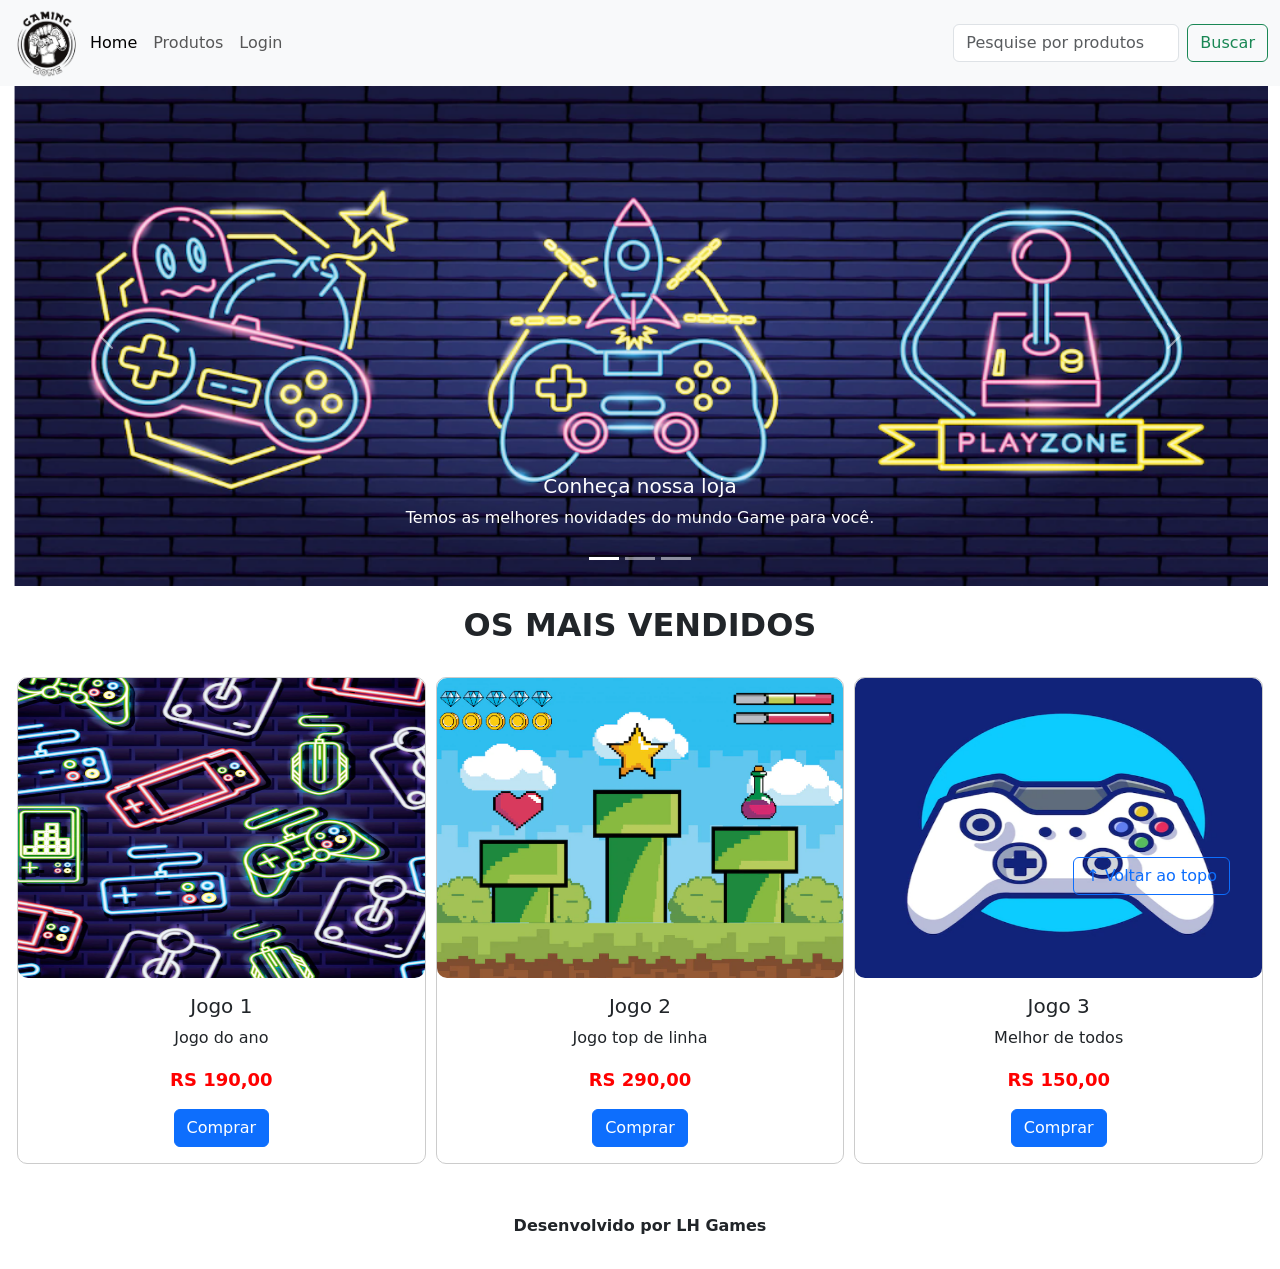
==== index.html @ f4ae412f "Inicial UC9 Atividade 4" ====
<!DOCTYPE html>
<html lang="pt-br">

<head>
  <meta charset="UTF-8">
  <meta http-equiv="X-UA-Compatible" content="IE=edge">
  <meta name="viewport" content="width=device-width, initial-scale=1.0">
  <title>LH Games</title>

  <link href="https://cdn.jsdelivr.net/npm/bootstrap@5.2.2/dist/css/bootstrap.min.css" rel="stylesheet"
    integrity="sha384-Zenh87qX5JnK2Jl0vWa8Ck2rdkQ2Bzep5IDxbcnCeuOxjzrPF/et3URy9Bv1WTRi" crossorigin="anonymous">

  <link rel="stylesheet" href="css/estilo.css">



</head>

<body>
  <header>
    <nav class="navbar navbar-expand-lg navbar-light bg-light">
      <div class="container-fluid">
        <img class="logo" src="img/logo.png">
        <button class="navbar-toggler" type="button" data-bs-toggle="collapse" data-bs-target="#navbarSupportedContent"
          aria-controls="navbarSupportedContent" aria-expanded="false" aria-label="Toggle navigation">
          <span class="navbar-toggler-icon"></span>
        </button>
        <div class="collapse navbar-collapse" id="navbarSupportedContent">
          <ul class="navbar-nav me-auto mb-2 mb-lg-0">
            <li class="nav-item">
              <a class="nav-link active" aria-current="page" href="index.html">Home</a>
            </li>
            <li class="nav-item">
              <a class="nav-link" href="#">Produtos</a>
            </li>
            <li class="nav-item">
              <a class="nav-link" href="login.html">Login</a>
            </li>
          </ul>
          <form class="d-flex">
            <input class="form-control me-2" type="search" placeholder="Pesquise por produtos" aria-label="Search">
            <button class="btn btn-outline-success" type="submit">Buscar</button>
          </form>
        </div>
      </div>
    </nav>
  </header>

  <main>
    <section id="section-banners" class="container-fluid">
      <div id="carouselExampleCaptions" class="carousel slide" data-bs-ride="carousel">
        <div class="carousel-indicators">
          <button type="button" data-bs-target="#carouselExampleCaptions" data-bs-slide-to="0" class="active"
            aria-current="true" aria-label="Slide 1"></button>
          <button type="button" data-bs-target="#carouselExampleCaptions" data-bs-slide-to="1"
            aria-label="Slide 2"></button>
          <button type="button" data-bs-target="#carouselExampleCaptions" data-bs-slide-to="2"
            aria-label="Slide 3"></button>
        </div>
        <div class="carousel-inner">
          <div class="carousel-item active">
            <img src="img/banner1.PNG" class="d-block w-100" alt="Conheça nossa loja">
            <div class="carousel-caption d-none d-md-block">
              <h5>Conheça nossa loja</h5>
              <p>Temos as melhores novidades do mundo Game para você.</p>
            </div>
          </div>
          <div class="carousel-item">
            <img src="img/banner2.PNG" class="d-block w-100" alt="Catálogo de qualidade">
            <div class="carousel-caption d-none d-md-block">
              <h5>Catálogo de qualidade</h5>
              <p>Os nossos produtos são escolhidos nos mínimos detalhes.</p>
            </div>
          </div>
          <div class="carousel-item">
            <img src="img/banner3.PNG" class="d-block w-100" alt="Mídia e Entretenimento">
            <div class="carousel-caption d-none d-md-block">
              <h5>Mídia e Entretenimento </h5>
              <p>Soluções de IA de Última Geração para Mídia e Entretenimento</p>
            </div>
          </div>
        </div>
        <button class="carousel-control-prev" type="button" data-bs-target="#carouselExampleCaptions"
          data-bs-slide="prev">
          <span class="carousel-control-prev-icon" aria-hidden="true"></span>
          <span class="visually-hidden">Previous</span>
        </button>
        <button class="carousel-control-next" type="button" data-bs-target="#carouselExampleCaptions"
          data-bs-slide="next">
          <span class="carousel-control-next-icon" aria-hidden="true"></span>
          <span class="visually-hidden">Next</span>
        </button>
      </div>

    </section>
    <section id="section-vendidos" class="container-fluid">

      <h2>OS MAIS VENDIDOS</h2>
      <div class="card-group">
        <div class="card" style="width: 18rem;">
          <img src="img/jogo1.PNG" class="card-img-top" alt="Jogo 1">
          <div class="card-body">
            <h5 class="card-title">Jogo 1</h5>
            <p class="card-text">Jogo do ano</p>
            <p class="preco">RS 190,00</p>
            <a href="#" class="btn btn-primary">Comprar</a>
          </div>
        </div>
        <div class="card" style="width: 18rem;">
          <img src="img/jogo2.PNG" class="card-img-top" alt="Jogo 2">
          <div class="card-body">
            <h5 class="card-title">Jogo 2</h5>
            <p class="card-text">Jogo top de linha</p>
            <p class="preco">RS 290,00</p>
            <a href="#" class="btn btn-primary">Comprar</a>
          </div>
        </div>
        <div class="card" style="width: 18rem;">
          <img src="img/jogo3.PNG" class="card-img-top" alt="Jogo 3">
          <div class="card-body">
            <h5 class="card-title">Jogo 3</h5>
            <p class="card-text">Melhor de todos</p>
            <p class="preco">RS 150,00</p>
            <a href="#" class="btn btn-primary">Comprar</a>
          </div>
        </div>
      </div>
      </div>
    </section>


  </main>

  <footer>
    <p>Desenvolvido por LH Games</p>
  </footer>

  <button id="voltar-topo" type="button" class="btn btn-outline-primary" onclick="topo()">&uarr; Voltar ao
    topo</button>


  <script src="js/script.js"></script>
  <script src="https://cdn.jsdelivr.net/npm/bootstrap@5.2.2/dist/js/bootstrap.bundle.min.js"
    integrity="sha384-OERcA2EqjJCMA+/3y+gxIOqMEjwtxJY7qPCqsdltbNJuaOe923+mo//f6V8Qbsw3"
    crossorigin="anonymous"></script>

</body>

</html>
---- css/estilo.css ----
/*cabeçalho*/
header img {
    height: 70px;
    width: 70px;
}

/*Conteudo principal*/


/*banner*/
#section-banners img {
    height: 500px;
}

/*Produtos vendidos*/
#section-vendidos {
text-align: center;
}

#section-vendidos h2 {
font-weight: bold;
padding: 20px;
}

#section-vendidos img {
height: 300px;
border-radius: 10px;
}

#section-vendidos .card {
margin: 5px;
border: 1px solid #ccc;
border-radius: 10px;
}

#section-vendidos .preco {
color: red;
font-size: 18px;
font-weight: bold;
}

/*Rodapé*/
footer {
    position: relative;
    bottom: 0;
}
footer p {
    text-align: center;
    font-weight: bold;
    padding: 15px;
    margin-top: 30px;
}

/*Botão Voltar topo*/
#voltar-topo {
position: fixed;
bottom: 5px;
right: 50px;
}

/* página de login  */
#section-login{
margin-top: 100px;
}
#section-login h1 {
text-align: center;
}
#section-login input {
width: 100%;
}


/* Formulário de cadastro*/
#section-cadastro {
padding: 5px;
text-align: center;
background-color: #fff;
}
#form-cadastrar {
padding: 50px;
display: none;
}
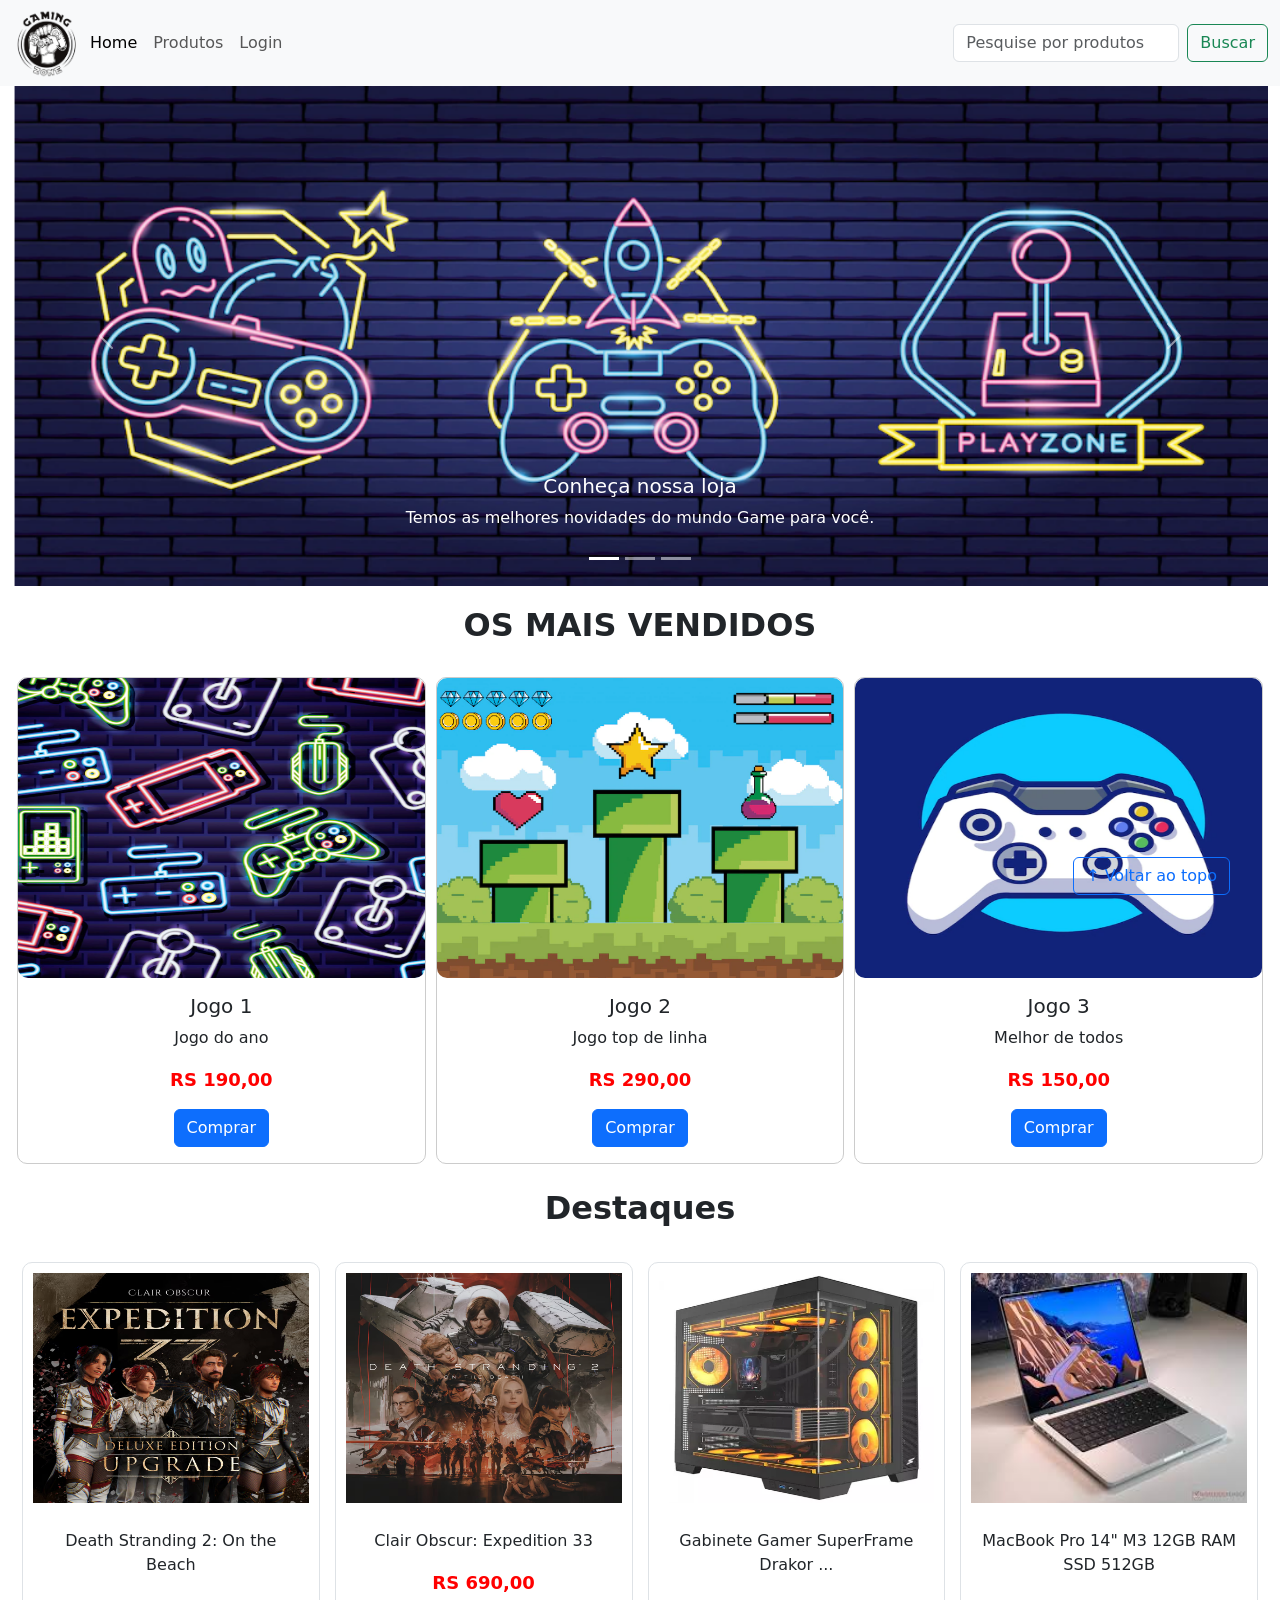
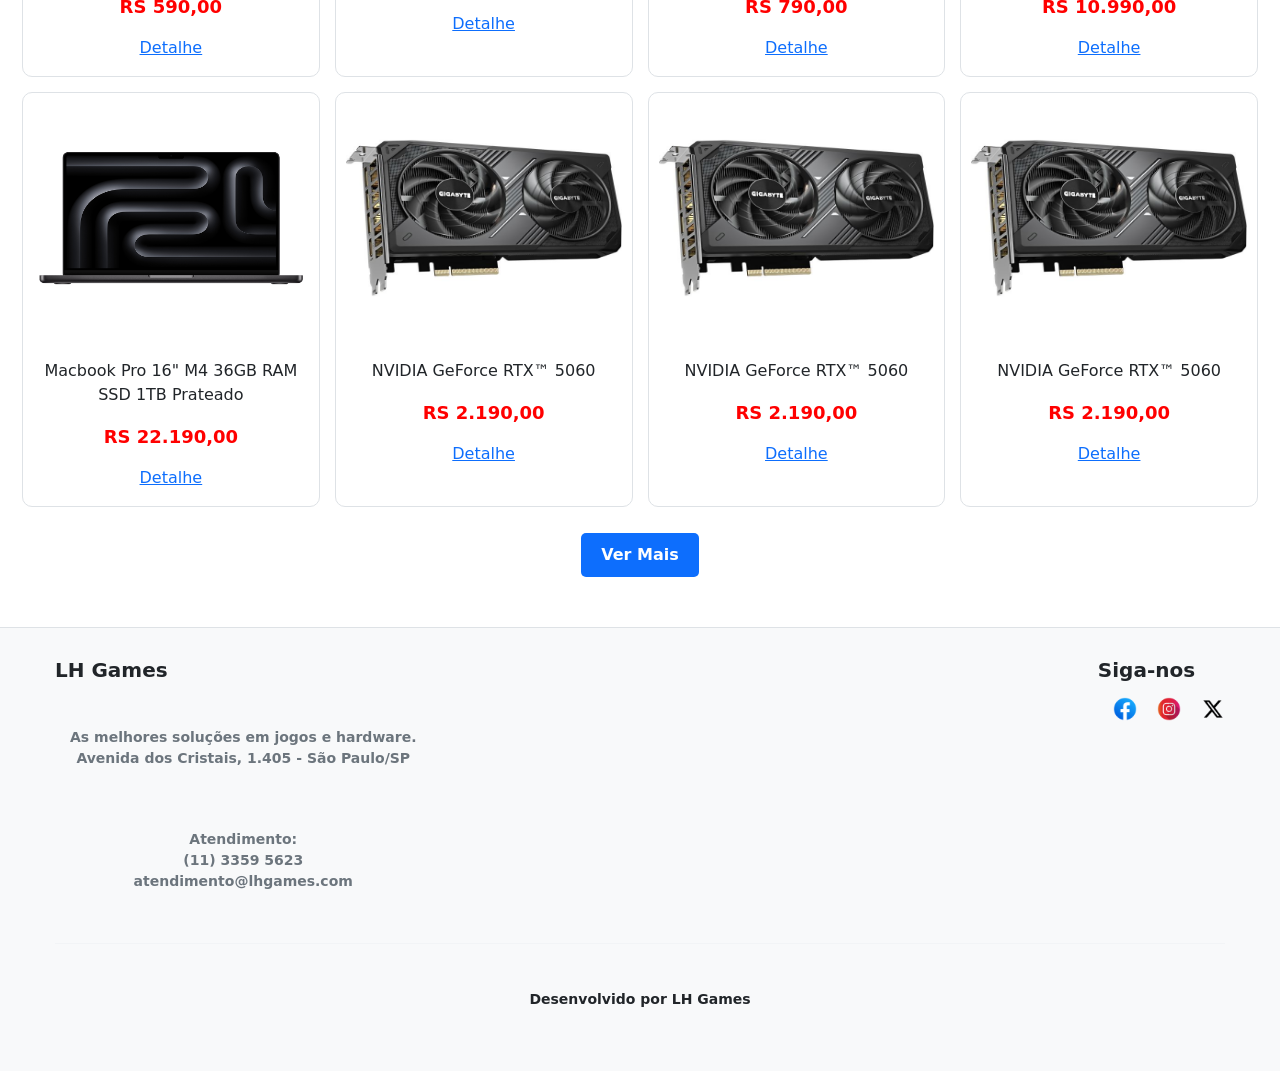
==== commit 5e484f8e: "add galeria" ====
--- a/index.html
+++ b/index.html
@@ -128,11 +128,121 @@
       </div>
     </section>
 
+    <section id="section-destaques" class="container-fluid px-3">
+
+      <h2>Destaques</h2>
+      <div class="card-group">
+        <div class="card" style="width: 18rem;">
+          <a href="destaque/destaque1.png"><img src="img/destaque1.png" class="card-img-top" alt="..."></a>
+          <div class="card-body">
+            <p class="card-text">Death Stranding 2: On the Beach</p>
+            <p class="preco">RS 590,00</p>
+            <a href="destaque/destaque1.png">Detalhe</a>
+          </div>
+        </div>
+
+        <div class="card" style="width: 18rem;">
+          <a href="destaque/destaque2.png"><img src="img/destaque2.png" class="card-img-top" alt="..."></a>
+          <div class="card-body">
+            <p class="card-text">Clair Obscur: Expedition 33</p>
+            <p class="preco">RS 690,00</p>
+            <a href="destaque/destaque2.png">Detalhe</a>
+          </div>
+        </div>
+
+        <div class="card" style="width: 18rem;">
+          <a href="destaque/destaque3.png"><img src="img/destaque3.png" class="card-img-top" alt="..."></a>
+          <div class="card-body">
+            <p class="card-text">Gabinete Gamer SuperFrame Drakor ...</p>
+            <p class="preco">RS 790,00</p>
+            <a href="destaque/destaque3.png">Detalhe</a>
+          </div>
+        </div>
+
+        <div class="card" style="width: 18rem;">
+          <a href="destaque/destaque4.jpeg"><img src="img/destaque4.jpeg" class="card-img-top" alt="..."></a>
+          <div class="card-body">
+            <p class="card-text">MacBook Pro 14" M3 12GB RAM SSD 512GB</p>
+            <p class="preco">RS 10.990,00</p>
+            <a href="destaque/destaque4.jpeg">Detalhe</a>
+          </div>
+        </div>
+
+        <div class="card" style="width: 18rem;">
+          <a href="destaque/destaque5.png"><img src="img/destaque5.png" class="card-img-top" alt="..."></a>
+          <div class="card-body">
+            <p class="card-text">Macbook Pro 16" M4 36GB RAM SSD 1TB Prateado</p>
+            <p class="preco">RS 22.190,00</p>
+            <a href="destaque/destaque5.png">Detalhe</a>
+          </div>
+        </div>
+
+        <div class="card" style="width: 18rem;">
+          <a href="destaque/destaque6.jpg"><img src="img/destaque6.jpg" class="card-img-top" alt="..."></a>
+          <div class="card-body">
+            <p class="card-text">NVIDIA GeForce RTX™ 5060</p>
+            <p class="preco">RS 2.190,00</p>
+            <a href="destaque/destaque6.png">Detalhe</a>
+          </div>
+        </div>
+
+        <div class="card" style="width: 18rem;">
+          <a href="destaque/destaque6.png"><img src="img/destaque6.jpg" class="card-img-top" alt="..."></a>
+          <div class="card-body">
+            <p class="card-text">NVIDIA GeForce RTX™ 5060</p>
+            <p class="preco">RS 2.190,00</p>
+            <a href="destaque/destaque6.png">Detalhe</a>
+          </div>
+        </div>
+
+        <div class="card" style="width: 18rem;">
+          <a href="destaque/destaque6.png"><img src="img/destaque6.jpg" class="card-img-top" alt="..."></a>
+          <div class="card-body">
+            <p class="card-text">NVIDIA GeForce RTX™ 5060</p>
+            <p class="preco">RS 2.190,00</p>
+            <a href="destaque/destaque6.png">Detalhe</a>
+          </div>
+        </div>
+      </div>
+      <a class="link-ver-destaques" href="#">Ver Mais</a>
+    </section>
 
   </main>
 
-  <footer>
-    <p>Desenvolvido por LH Games</p>
+  <footer class="rodape-principal">
+    <div class="container-rodape">
+      <div class="colunas-rodape">
+
+        <div class="info-loja">
+          <h5>LH Games</h5>
+          <p class="endereco">
+            As melhores soluções em jogos e hardware.<br>
+            Avenida dos Cristais, 1.405 - São Paulo/SP
+          </p>
+          <p class="contato">
+            Atendimento:<br>
+            <span>(11) 3359 5623</span><br>
+            <span>atendimento@lhgames.com</span>
+          </p>
+        </div>
+
+        <div class="redes-sociais">
+          <h5>Siga-nos</h5>
+          <div class="icones-redes">
+            <a href="https://www.facebook.com" target="_blank"><img src="img/facebook.png" alt="Facebook"></a>
+            <a href="https://www.instagram.com" target="_blank"><img src="img/instagram.png" alt="Instagram"></a>
+            <a href="https://x.com" target="_blank"><img src="img/x_twitter.png" alt="X"></a>
+          </div>
+        </div>
+
+      </div>
+
+      <hr class="divisor-rodape">
+
+      <div class="assinatura">
+        <p>Desenvolvido por LH Games</p>
+      </div>
+    </div>
   </footer>
 
   <button id="voltar-topo" type="button" class="btn btn-outline-primary" onclick="topo()">&uarr; Voltar ao
--- a/css/estilo.css
+++ b/css/estilo.css
@@ -34,6 +34,69 @@
 }
 
 #section-vendidos .preco {
+color: red;
+font-size: 18px;
+font-weight: bold;
+}
+
+/*Produtos em destaque*/
+#section-destaques {
+text-align: center;
+}
+
+#section-destaques h2 {
+font-weight: bold;
+padding: 20px;
+}
+
+#section-destaques .card-group {
+    padding: 6px;
+    display: flex;
+    flex-wrap: wrap;
+    gap: 15px;
+    justify-content: center;
+}
+#section-destaques .card-img-top {
+    transition: transform 0.3s ease;
+    border-top-left-radius: 10px;
+    border-top-right-radius: 10px;
+    padding: 10px;
+    height: 250px;
+}
+#section-destaques .card a:hover .card-img-top {
+    transform: scale(1.1);
+}
+
+#section-destaques .card {
+    flex: 1 0 18rem;
+    margin: 0 !important;
+    border: 1px solid #dee2e6 !important;
+    border-radius: 10px !important;
+}
+
+#section-destaques .card a {
+    display: block;
+    overflow: hidden; 
+    border-top-left-radius: 10px;
+    border-top-right-radius: 10px;
+}
+
+#section-destaques img {
+border-radius: 10px;
+}
+
+#section-destaques .link-ver-destaques {
+    display: inline-block;
+    margin-top: 20px;
+    padding: 10px 20px;
+    text-decoration: none;
+    background-color: #0d6efd;
+    color: white;
+    border-radius: 5px;
+    font-weight: bold;
+}
+
+#section-destaques .preco {
 color: red;
 font-size: 18px;
 font-weight: bold;
@@ -51,6 +114,10 @@
     margin-top: 30px;
 }
 
+footer img {
+    height: 30px;
+}
+
 /*Botão Voltar topo*/
 #voltar-topo {
 position: fixed;
@@ -81,3 +148,66 @@
 display: none;
 }
 
+/* Configuração Geral do Rodapé */
+.rodape-principal {
+    background-color: #f8f9fa;
+    border-top: 1px solid #dee2e6;
+    margin-top: 50px;
+    padding: 30px 0;
+}
+
+/* Container e Alinhamento de Colunas */
+.container-rodape {
+    max-width: 1200px;
+    margin: 0 auto;
+    padding: 0 15px;
+}
+
+.colunas-rodape {
+    display: flex;
+    justify-content: space-between;
+    flex-wrap: wrap;
+}
+
+/* Estilização dos Textos */
+.info-loja h5, 
+.redes-sociais h5 {
+    font-weight: bold;
+    font-size: 1.25rem;
+    margin-bottom: 15px;
+}
+
+.info-loja p {
+    color: #6c757d;
+    font-size: 0.875rem;
+    line-height: 1.5;
+}
+
+/* Ícones de Redes Sociais */
+.icones-redes a {
+    text-decoration: none;
+    margin-left: 15px;
+}
+
+.icones-redes img {
+    width: 24px;
+    height: 24px;
+    transition: opacity 0.3s ease;
+}
+
+.icones-redes img:hover {
+    opacity: 0.7;
+    transform: scale(1.2);
+}
+
+/* Linha Divisora e Rodapé Final */
+.divisor-rodape {
+    margin: 20px 0;
+    border: 0;
+    border-top: 1px solid #dee2e6;
+}
+
+.assinatura {
+    text-align: center;
+    font-size: 0.875rem;
+}
